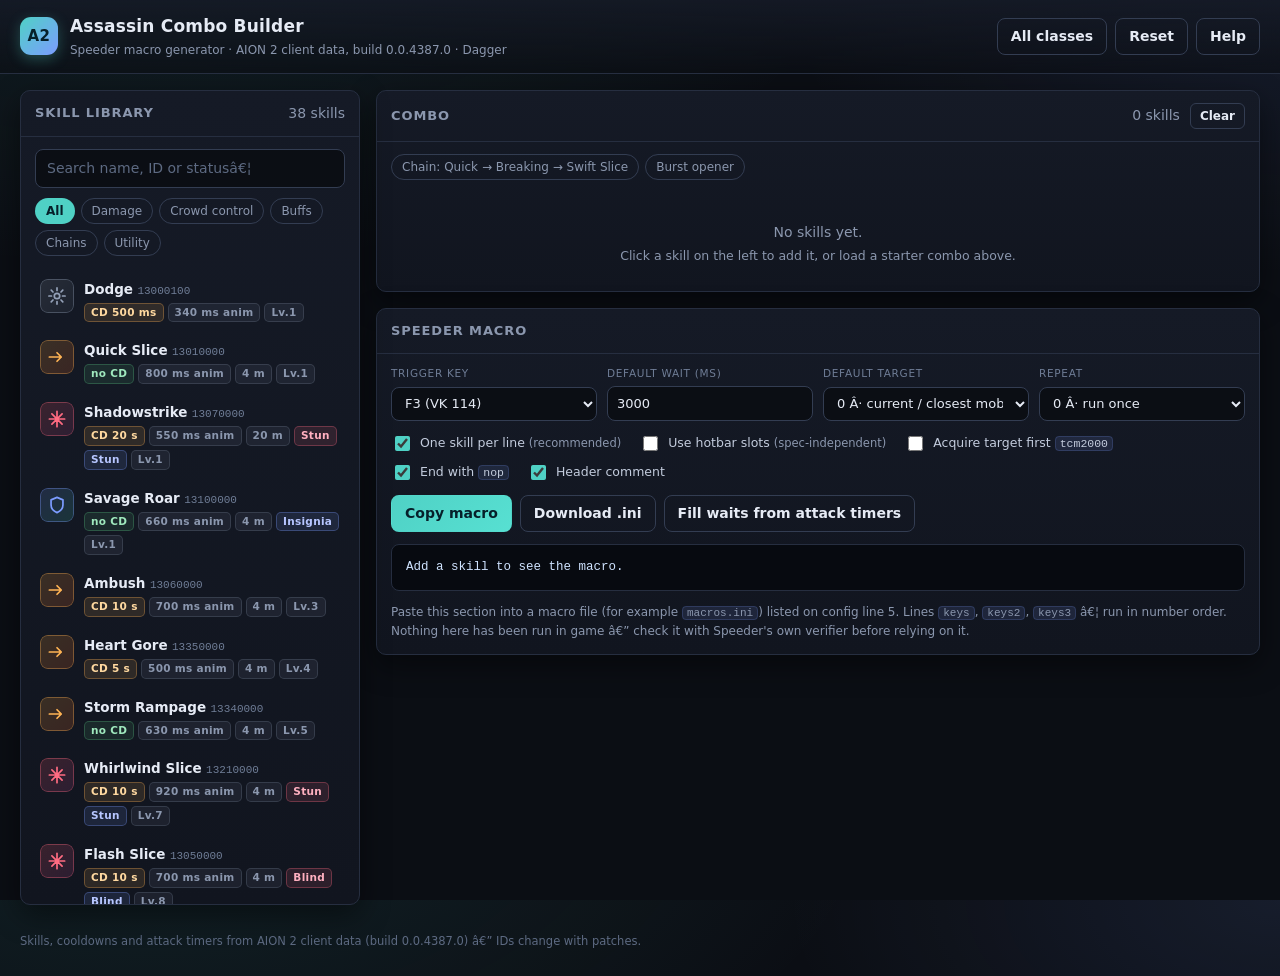
==== classes/assassin.html @ b5b7181d "Add files via upload" ====
﻿<!DOCTYPE html>
<html lang="en">
<head>
<meta charset="utf-8">
<meta name="viewport" content="width=device-width, initial-scale=1">
<title>Combo Builder â€” AION 2</title>
<link rel="stylesheet" href="../css/styles.css">
</head>
<body>

<header class="topbar">
  <div class="brand">
    <a class="brand-mark" href="../index.html" title="All classes">A2</a>
    <div class="brand-text">
      <h1><span id="class-name">&hellip;</span> Combo Builder</h1>
      <p class="sub">Speeder macro generator &middot; AION 2 client data, build 0.0.4387.0 &middot; <span id="class-weapon"></span></p>
    </div>
  </div>
  <div class="topbar-actions">
    <a class="btn ghost" href="../index.html">All classes</a>
    <button id="btn-reset" class="btn ghost" type="button">Reset</button>
    <button id="btn-help" class="btn ghost" type="button">Help</button>
  </div>
</header>

<main class="layout">

  <!-- â”€â”€â”€â”€â”€â”€â”€â”€â”€â”€â”€â”€â”€â”€â”€â”€â”€â”€â”€â”€â”€â”€â”€â”€â”€ LEFT: skill library â”€â”€â”€â”€â”€â”€â”€â”€â”€â”€â”€â”€â”€â”€â”€â”€â”€â”€â”€â”€â”€â”€â”€â”€â”€ -->
  <section class="panel library" aria-label="Skill library">
    <div class="panel-head">
      <h2>Skill library</h2>
      <span id="lib-count" class="muted">â€”</span>
    </div>

    <div class="lib-controls">
      <input id="search" type="search" placeholder="Search name, ID or statusâ€¦" autocomplete="off" spellcheck="false">
      <div class="chips" id="chips">
        <button class="chip is-active" data-filter="all" type="button">All</button>
        <button class="chip" data-filter="damage" type="button">Damage</button>
        <button class="chip" data-filter="cc" type="button">Crowd control</button>
        <button class="chip" data-filter="buff" type="button">Buffs</button>
        <button class="chip" data-filter="chain" type="button">Chains</button>
        <button class="chip" data-filter="utility" type="button">Utility</button>
      </div>
    </div>

    <ul id="skill-list" class="skill-list" aria-label="Skills"></ul>
  </section>

  <!-- â”€â”€â”€â”€â”€â”€â”€â”€â”€â”€â”€â”€â”€â”€â”€â”€â”€â”€â”€â”€â”€â”€â”€â”€â”€ RIGHT: combo + output â”€â”€â”€â”€â”€â”€â”€â”€â”€â”€â”€â”€â”€â”€â”€â”€â”€â”€â”€â”€â”€â”€â”€ -->
  <div class="right-col">

    <section class="panel combo" aria-label="Combo">
      <div class="panel-head">
        <h2>Combo</h2>
        <div class="head-tools">
          <span id="combo-count" class="muted">0 skills</span>
          <button id="btn-clear" class="btn tiny ghost" type="button">Clear</button>
        </div>
      </div>

      <div class="starters" id="starters" aria-label="Starter combos"></div>

      <ol id="combo-list" class="combo-list"></ol>

      <div class="empty" id="combo-empty">
        <p>No skills yet.</p>
        <p class="muted">Click a skill on the left to add it, or load a starter combo above.</p>
      </div>

      <div class="stats" id="stats"></div>
    </section>

    <section class="panel output" aria-label="Macro output">
      <div class="panel-head">
        <h2>Speeder macro</h2>
        <div class="head-tools">
          <span id="out-note" class="muted"></span>
        </div>
      </div>

      <div class="options">
        <label class="opt">
          <span>Trigger key</span>
          <select id="opt-key"></select>
        </label>

        <label class="opt">
          <span>Default wait (ms)</span>
          <input id="opt-wait" type="number" min="0" max="10000" step="50" value="3000">
        </label>

        <label class="opt">
          <span>Default target</span>
          <select id="opt-target">
            <option value="0">0 Â· current / closest mob</option>
            <option value="1">1 Â· self</option>
            <option value="2">2 Â· current only</option>
            <option value="3">3 Â· closest enemy player</option>
          </select>
        </label>

        <label class="opt">
          <span>Repeat</span>
          <select id="opt-repeat">
            <option value="0">0 Â· run once</option>
            <option value="1">1 Â· while key held</option>
            <option value="2">2 Â· toggle on/off</option>
          </select>
        </label>
      </div>

      <div class="toggles">
        <label class="check"><input type="checkbox" id="opt-perline" checked> <span>One skill per line <em>(recommended)</em></span></label>
        <label class="check"><input type="checkbox" id="opt-slots"> <span>Use hotbar slots <em>(spec-independent)</em></span></label>
        <label class="check"><input type="checkbox" id="opt-autotarget"> <span>Acquire target first <code>tcm2000</code></span></label>
        <label class="check"><input type="checkbox" id="opt-nop" checked> <span>End with <code>nop</code></span></label>
        <label class="check"><input type="checkbox" id="opt-comment" checked> <span>Header comment</span></label>
      </div>

      <div class="out-actions">
        <button id="btn-copy" class="btn primary" type="button">Copy macro</button>
        <button id="btn-download" class="btn ghost" type="button">Download .ini</button>
        <button id="btn-fillwaits" class="btn ghost" type="button">Fill waits from attack timers</button>
      </div>

      <pre id="out" class="code" aria-live="polite"></pre>

      <p class="hint">
        Paste this section into a macro file (for example <code>macros.ini</code>) listed on config line&nbsp;5.
        Lines <code>keys</code>, <code>keys2</code>, <code>keys3</code> â€¦ run in number order.
        Nothing here has been run in game â€” check it with Speeder's own verifier before relying on it.
      </p>
    </section>

  </div>
</main>

<footer class="footer">
  <span>Skills, cooldowns and attack timers from AION 2 client data (build 0.0.4387.0) â€” IDs change with patches.</span>
</footer>

<div id="toast" class="toast" role="status" aria-live="polite"></div>

<div id="help" class="modal" hidden>
  <div class="modal-box" role="dialog" aria-modal="true" aria-labelledby="help-title">
    <div class="modal-head">
      <h3 id="help-title">How to use this</h3>
      <button id="help-close" class="btn tiny ghost" type="button">Close</button>
    </div>
    <ol class="help-list">
      <li><b>Add skills</b> â€” click any card in the library, or load a starter combo.</li>
      <li><b>Order them</b> â€” drag a row by its handle, or use the â†‘ / â†“ buttons.</li>
      <li><b>Tune each step</b> â€” <code>slot</code> (hotbar number), <code>wait</code> (ms cap for the ability to fire) and <code>target</code>. Leave a field empty to use the defaults above.</li>
      <li><b>Exact IDs</b> â€” the ID on a card is the base skill. A real character uses a <i>specialization</i> child ID, so either tick <b>Use hotbar slots</b> (recommended), or paste your exact ID from <code>-hotbar</code> into the step's <code>id</code> box.</li>
      <li><b>Icons</b> â€” most skills ship with their game icon in <code>icons/</code>; the rest show a generated badge.</li>
    </ol>
    <p class="hint">
      Timings are estimates taken from the client's attack timers; cooldown warnings assume every step finishes back to back.
      A macro that passes Speeder's verifier is not proof it works in game.
    </p>
  </div>
</div>

<script>window.A2_CLASS_KEY = "assassin"; window.A2_ROOT = "../";</script>
<script src="../js/data/classes.js"></script>
<script src="../js/data/skills.js"></script>
<script src="../js/engine.js"></script>
</body>
</html>
---- css/styles.css ----
/* ── AION 2 Ranger Combo Builder ─────────────────────────────────────────── */

:root {
  --bg:        #0b0e14;
  --bg-2:      #11151f;
  --panel:     #151a26;
  --panel-2:   #1b2130;
  --line:      #262e40;
  --line-2:    #333d52;
  --text:      #e6ebf5;
  --muted:     #8b97ae;
  --accent:    #4fd1c5;
  --accent-2:  #7c9cff;
  --warn:      #ffb454;
  --danger:    #ff6b81;
  --ok:        #62d68b;
  --radius:    10px;
  --shadow:    0 10px 30px rgba(0, 0, 0, .45);
  --mono: ui-monospace, "Cascadia Mono", "Consolas", "SF Mono", Menlo, monospace;
}

* { box-sizing: border-box; }

html, body { height: 100%; }

body {
  margin: 0;
  background:
    radial-gradient(1200px 600px at 12% -10%, rgba(79, 209, 197, .10), transparent 60%),
    radial-gradient(900px 500px at 100% 0%, rgba(124, 156, 255, .10), transparent 55%),
    var(--bg);
  color: var(--text);
  font: 14px/1.5 "Segoe UI", system-ui, -apple-system, Roboto, Helvetica, Arial, sans-serif;
  -webkit-font-smoothing: antialiased;
}

h1, h2, h3 { margin: 0; font-weight: 650; letter-spacing: .2px; }

code {
  font-family: var(--mono);
  font-size: .92em;
  background: rgba(124, 156, 255, .12);
  border: 1px solid rgba(124, 156, 255, .18);
  border-radius: 4px;
  padding: 0 4px;
}

.muted { color: var(--muted); }

/* ── Top bar ─────────────────────────────────────────────────────────────── */

.topbar {
  display: flex;
  align-items: center;
  justify-content: space-between;
  gap: 16px;
  padding: 14px 20px;
  border-bottom: 1px solid var(--line);
  background: linear-gradient(180deg, rgba(21, 26, 38, .9), rgba(11, 14, 20, .6));
  backdrop-filter: blur(8px);
  position: sticky;
  top: 0;
  z-index: 20;
}

.brand { display: flex; align-items: center; gap: 12px; }

a.brand-mark { text-decoration: none; }
a.btn { text-decoration: none; display: inline-block; }

.brand-mark {
  display: grid;
  place-items: center;
  width: 38px; height: 38px;
  border-radius: 11px;
  font-weight: 800;
  font-size: 15px;
  letter-spacing: .5px;
  color: #06202a;
  background: linear-gradient(135deg, var(--accent), var(--accent-2));
  box-shadow: 0 4px 14px rgba(79, 209, 197, .3);
}

.brand-text h1 { font-size: 17px; }
.brand-text .sub { margin: 1px 0 0; font-size: 12px; color: var(--muted); }

.topbar-actions { display: flex; gap: 8px; }

/* ── Buttons ─────────────────────────────────────────────────────────────── */

.btn {
  font: inherit;
  font-weight: 600;
  color: var(--text);
  background: var(--panel-2);
  border: 1px solid var(--line-2);
  border-radius: 8px;
  padding: 7px 13px;
  cursor: pointer;
  transition: background .14s, border-color .14s, transform .06s, color .14s;
}
.btn:hover  { background: #232b3d; border-color: #43506b; }
.btn:active { transform: translateY(1px); }
.btn:focus-visible { outline: 2px solid var(--accent); outline-offset: 2px; }

.btn.ghost  { background: transparent; }
.btn.ghost:hover { background: var(--panel-2); }
.btn.primary {
  color: #06202a;
  background: linear-gradient(135deg, var(--accent), #57e0d2);
  border-color: transparent;
}
.btn.primary:hover { filter: brightness(1.07); }
.btn.tiny { padding: 3px 9px; font-size: 12px; border-radius: 6px; }

/* ── Layout ──────────────────────────────────────────────────────────────── */

.layout {
  display: grid;
  grid-template-columns: minmax(290px, 340px) minmax(0, 1fr);
  gap: 16px;
  padding: 16px 20px 24px;
  align-items: start;
}

.right-col { display: grid; gap: 16px; min-width: 0; }

.panel {
  background: linear-gradient(180deg, var(--panel), var(--bg-2));
  border: 1px solid var(--line);
  border-radius: var(--radius);
  box-shadow: var(--shadow);
  min-width: 0;
}

.panel-head {
  display: flex;
  align-items: center;
  justify-content: space-between;
  gap: 10px;
  padding: 12px 14px;
  border-bottom: 1px solid var(--line);
}
.panel-head h2 { font-size: 13px; text-transform: uppercase; letter-spacing: .9px; color: var(--muted); }
.head-tools { display: flex; align-items: center; gap: 10px; }

/* ── Library ─────────────────────────────────────────────────────────────── */

.library { position: sticky; top: 76px; }

.lib-controls { padding: 12px 14px 8px; display: grid; gap: 10px; }

#search {
  width: 100%;
  font: inherit;
  color: var(--text);
  background: var(--bg);
  border: 1px solid var(--line-2);
  border-radius: 8px;
  padding: 8px 11px;
}
#search::placeholder { color: #5d6a82; }
#search:focus { outline: none; border-color: var(--accent); box-shadow: 0 0 0 3px rgba(79, 209, 197, .13); }

.chips { display: flex; flex-wrap: wrap; gap: 6px; }

.chip {
  font: inherit;
  font-size: 12px;
  color: var(--muted);
  background: transparent;
  border: 1px solid var(--line-2);
  border-radius: 999px;
  padding: 3px 10px;
  cursor: pointer;
  transition: all .14s;
}
.chip:hover { color: var(--text); border-color: #4a5670; }
.chip.is-active {
  color: #06202a;
  background: var(--accent);
  border-color: transparent;
  font-weight: 600;
}

.skill-list {
  list-style: none;
  margin: 0;
  padding: 6px 8px 12px;
  max-height: calc(100vh - 260px);
  overflow-y: auto;
}

.skill {
  display: flex;
  align-items: flex-start;
  gap: 10px;
  padding: 8px 10px;
  border: 1px solid transparent;
  border-radius: 8px;
  cursor: pointer;
  transition: background .12s, border-color .12s;
}
.skill:hover { background: var(--panel-2); border-color: var(--line-2); }
.skill:active { transform: translateY(1px); }

.skill-body { min-width: 0; flex: 1; }

.skill-icon,
.step-icon {
  flex: 0 0 auto;
  border-radius: 8px;
  object-fit: cover;
  background: rgba(11, 14, 20, .5);
}
.step-icon { border-radius: 7px; }

.skill-name { font-weight: 600; font-size: 13.5px; }
.skill-id { font-family: var(--mono); font-size: 11px; color: #6f7d96; }

.skill-meta {
  display: flex;
  flex-wrap: wrap;
  gap: 4px;
  align-items: center;
  margin-top: 3px;
  font-size: 11px;
  color: var(--muted);
}

.tag {
  border-radius: 5px;
  padding: 1px 6px;
  font-size: 10.5px;
  font-weight: 600;
  letter-spacing: .3px;
  border: 1px solid transparent;
}
.tag.cd    { color: #ffd9a0; background: rgba(255, 180, 84, .12); border-color: rgba(255, 180, 84, .3); }
.tag.nocd  { color: #9fe8bd; background: rgba(98, 214, 139, .10); border-color: rgba(98, 214, 139, .25); }
.tag.cc    { color: #ffb0c0; background: rgba(255, 107, 129, .12); border-color: rgba(255, 107, 129, .3); }
.tag.buff  { color: #b7c6ff; background: rgba(124, 156, 255, .12); border-color: rgba(124, 156, 255, .3); }
.tag.chain { color: #9ff0e6; background: rgba(79, 209, 197, .12); border-color: rgba(79, 209, 197, .3); }
.tag.plain { color: var(--muted); background: rgba(139, 151, 174, .10); border-color: rgba(139, 151, 174, .22); }

/* ── Starters ────────────────────────────────────────────────────────────── */

.starters {
  display: flex;
  flex-wrap: wrap;
  gap: 6px;
  padding: 12px 14px 0;
}

/* ── Combo list ──────────────────────────────────────────────────────────── */

.combo-list {
  list-style: none;
  margin: 0;
  padding: 12px 14px 4px;
  display: grid;
  gap: 8px;
}

.step {
  display: grid;
  grid-template-columns: 20px 24px 30px minmax(0, 1fr) auto;
  gap: 8px;
  align-items: center;
  padding: 8px 10px;
  background: var(--panel-2);
  border: 1px solid var(--line-2);
  border-radius: 9px;
}
.step.dragging { opacity: .45; border-style: dashed; }
.step.drop-target { border-color: var(--accent); box-shadow: 0 0 0 2px rgba(79, 209, 197, .22); }

.handle {
  cursor: grab;
  color: #55617a;
  font-size: 15px;
  line-height: 1;
  text-align: center;
  user-select: none;
}
.handle:active { cursor: grabbing; }

.idx {
  display: grid;
  place-items: center;
  width: 22px; height: 22px;
  border-radius: 6px;
  font-size: 11px;
  font-weight: 700;
  color: #06202a;
  background: linear-gradient(135deg, var(--accent), var(--accent-2));
}

.step-main { min-width: 0; }
.step-name { font-weight: 600; font-size: 13.5px; display: flex; align-items: baseline; gap: 7px; flex-wrap: wrap; }
.step-name .skill-id { font-size: 11px; }
.step-sub { display: flex; flex-wrap: wrap; gap: 4px; margin-top: 3px; }

.step-ctl {
  display: flex;
  align-items: flex-end;
  gap: 6px;
  flex-wrap: wrap;
  justify-content: flex-end;
}

.field { display: grid; gap: 2px; }
.field > span {
  font-size: 9.5px;
  text-transform: uppercase;
  letter-spacing: .7px;
  color: #6f7d96;
}
.field input, .field select {
  font: inherit;
  font-size: 12px;
  color: var(--text);
  background: var(--bg);
  border: 1px solid var(--line-2);
  border-radius: 6px;
  padding: 4px 6px;
  width: 62px;
}
.field select { width: auto; max-width: 200px; }
.field input:focus, .field select:focus { outline: none; border-color: var(--accent); }
.field input::placeholder { color: #4d5972; }

.icon-btn {
  font: inherit;
  font-size: 12px;
  line-height: 1;
  color: var(--muted);
  background: transparent;
  border: 1px solid var(--line-2);
  border-radius: 6px;
  width: 26px; height: 26px;
  display: grid;
  place-items: center;
  cursor: pointer;
  transition: all .12s;
}
.icon-btn:hover { color: var(--text); background: #232b3d; }
.icon-btn.del:hover { color: var(--danger); border-color: rgba(255, 107, 129, .5); }
.icon-btn.is-on { color: #06202a; background: var(--accent); border-color: transparent; }
.icon-btn.is-on:hover { background: #57e0d2; color: #06202a; }
.icon-btn:disabled { opacity: .3; cursor: default; }
.icon-btn:disabled:hover { background: transparent; color: var(--muted); }

/* ── Empty + stats ───────────────────────────────────────────────────────── */

.empty { padding: 26px 16px; text-align: center; color: var(--muted); }
.empty p { margin: 0; }
.empty .muted { font-size: 12.5px; margin-top: 4px; }

.stats {
  margin: 10px 14px 14px;
  padding: 10px 12px;
  border: 1px solid var(--line);
  border-radius: 8px;
  background: rgba(11, 14, 20, .5);
  display: grid;
  gap: 8px;
  font-size: 12.5px;
}
.stats:empty { display: none; }

.stat-row { display: flex; flex-wrap: wrap; gap: 6px 18px; }
.stat { display: flex; gap: 6px; align-items: baseline; }
.stat b { font-family: var(--mono); font-weight: 600; color: var(--text); }
.stat span { color: var(--muted); }

.warn-list { display: grid; gap: 4px; margin: 0; padding: 0; list-style: none; }
.warn-list li {
  color: var(--warn);
  display: flex;
  gap: 6px;
  align-items: baseline;
}
.warn-list li::before { content: "⚠"; }
.warn-list li.ok { color: var(--ok); }
.warn-list li.ok::before { content: "✓"; }

/* ── Output ──────────────────────────────────────────────────────────────── */

.options {
  display: grid;
  grid-template-columns: repeat(auto-fit, minmax(180px, 1fr));
  gap: 10px;
  padding: 12px 14px 0;
}
.opt { display: grid; gap: 4px; }
.opt > span { font-size: 10.5px; text-transform: uppercase; letter-spacing: .7px; color: #6f7d96; }
.opt select, .opt input {
  font: inherit;
  font-size: 13px;
  color: var(--text);
  background: var(--bg);
  border: 1px solid var(--line-2);
  border-radius: 8px;
  padding: 7px 9px;
  width: 100%;
}
.opt select:focus, .opt input:focus { outline: none; border-color: var(--accent); }

.toggles {
  display: flex;
  flex-wrap: wrap;
  gap: 8px 18px;
  padding: 12px 14px 0;
}
.check { display: flex; align-items: center; gap: 7px; font-size: 12.5px; color: #c3ccdd; cursor: pointer; }
.check input { accent-color: var(--accent); width: 15px; height: 15px; }
.check em { color: var(--muted); font-style: normal; font-size: 11.5px; }

.out-actions { display: flex; flex-wrap: wrap; gap: 8px; padding: 12px 14px 0; }

.code {
  margin: 12px 14px;
  padding: 12px 14px;
  background: #070a10;
  border: 1px solid var(--line);
  border-radius: 8px;
  font-family: var(--mono);
  font-size: 12.5px;
  line-height: 1.7;
  color: #cfe3ff;
  white-space: pre;
  overflow-x: auto;
  min-height: 44px;
}
.code .k { color: var(--accent); }
.code .c { color: #5d6a82; font-style: italic; }
.code .a { color: #ffd9a0; }

.hint { margin: 0 14px 14px; font-size: 12px; color: var(--muted); }

/* ── Hub: class picker ───────────────────────────────────────────────────── */

.hub {
  max-width: 1040px;
  margin: 0 auto;
  padding: 34px 20px 10px;
}

.hub-title { font-size: 24px; letter-spacing: .2px; }
.hub-sub {
  margin: 8px 0 26px;
  max-width: 62ch;
  color: var(--muted);
  font-size: 14px;
}

.class-grid {
  list-style: none;
  margin: 0;
  padding: 0;
  display: grid;
  grid-template-columns: repeat(auto-fill, minmax(230px, 1fr));
  gap: 14px;
}

.class-card a {
  display: grid;
  grid-template-columns: 56px minmax(0, 1fr);
  grid-template-rows: auto auto auto;
  gap: 2px 14px;
  align-items: center;
  padding: 14px;
  text-decoration: none;
  color: var(--text);
  background: linear-gradient(180deg, var(--panel), var(--bg-2));
  border: 1px solid var(--line);
  border-radius: var(--radius);
  box-shadow: var(--shadow);
  transition: border-color .14s, transform .08s, background .14s;
}
.class-card a:hover { border-color: var(--accent); transform: translateY(-2px); }
.class-card a:focus-visible { outline: 2px solid var(--accent); outline-offset: 2px; }

.class-icon {
  grid-row: 1 / span 3;
  border-radius: 10px;
  object-fit: cover;
  background: rgba(11, 14, 20, .55);
}

.class-name { font-weight: 650; font-size: 16px; }
.class-meta { font-size: 11.5px; color: var(--muted); }
.class-go { font-size: 11.5px; color: var(--accent); font-weight: 600; }

/* ── Footer ──────────────────────────────────────────────────────────────── */

.footer {
  padding: 4px 20px 26px;
  font-size: 11.5px;
  color: #5d6a82;
}

/* ── Toast ───────────────────────────────────────────────────────────────── */

.toast {
  position: fixed;
  left: 50%;
  bottom: 26px;
  transform: translate(-50%, 16px);
  background: var(--panel-2);
  border: 1px solid var(--line-2);
  border-radius: 9px;
  padding: 9px 16px;
  font-size: 13px;
  box-shadow: var(--shadow);
  opacity: 0;
  pointer-events: none;
  transition: opacity .18s, transform .18s;
  z-index: 60;
}
.toast.show { opacity: 1; transform: translate(-50%, 0); }
.toast.err { border-color: rgba(255, 107, 129, .6); color: #ffd3da; }

/* ── Help modal ──────────────────────────────────────────────────────────── */

.modal {
  position: fixed;
  inset: 0;
  background: rgba(4, 6, 10, .7);
  display: grid;
  place-items: center;
  padding: 20px;
  z-index: 80;
}
.modal[hidden] { display: none; }

.modal-box {
  width: min(560px, 100%);
  background: var(--panel);
  border: 1px solid var(--line-2);
  border-radius: 12px;
  box-shadow: var(--shadow);
  padding: 18px 20px 20px;
}
.modal-head { display: flex; align-items: center; justify-content: space-between; margin-bottom: 12px; }
.modal-head h3 { font-size: 16px; }

.help-list { margin: 0; padding-left: 20px; display: grid; gap: 8px; font-size: 13.5px; }
.help-list b { color: var(--accent); }
.modal-box .hint { margin: 14px 0 0; }

/* ── Scrollbars ──────────────────────────────────────────────────────────── */

::-webkit-scrollbar { width: 10px; height: 10px; }
::-webkit-scrollbar-track { background: transparent; }
::-webkit-scrollbar-thumb { background: #2a3345; border-radius: 8px; border: 2px solid transparent; background-clip: content-box; }
::-webkit-scrollbar-thumb:hover { background: #3a465e; background-clip: content-box; }

/* ── Responsive ──────────────────────────────────────────────────────────── */

@media (max-width: 980px) {
  .layout { grid-template-columns: minmax(0, 1fr); }
  .library { position: static; }
  .skill-list { max-height: 340px; }
}

@media (max-width: 620px) {
  .topbar { flex-wrap: wrap; }
  .step { grid-template-columns: 20px 24px 30px minmax(0, 1fr); }
  .step-ctl { grid-column: 1 / -1; justify-content: flex-start; }
}
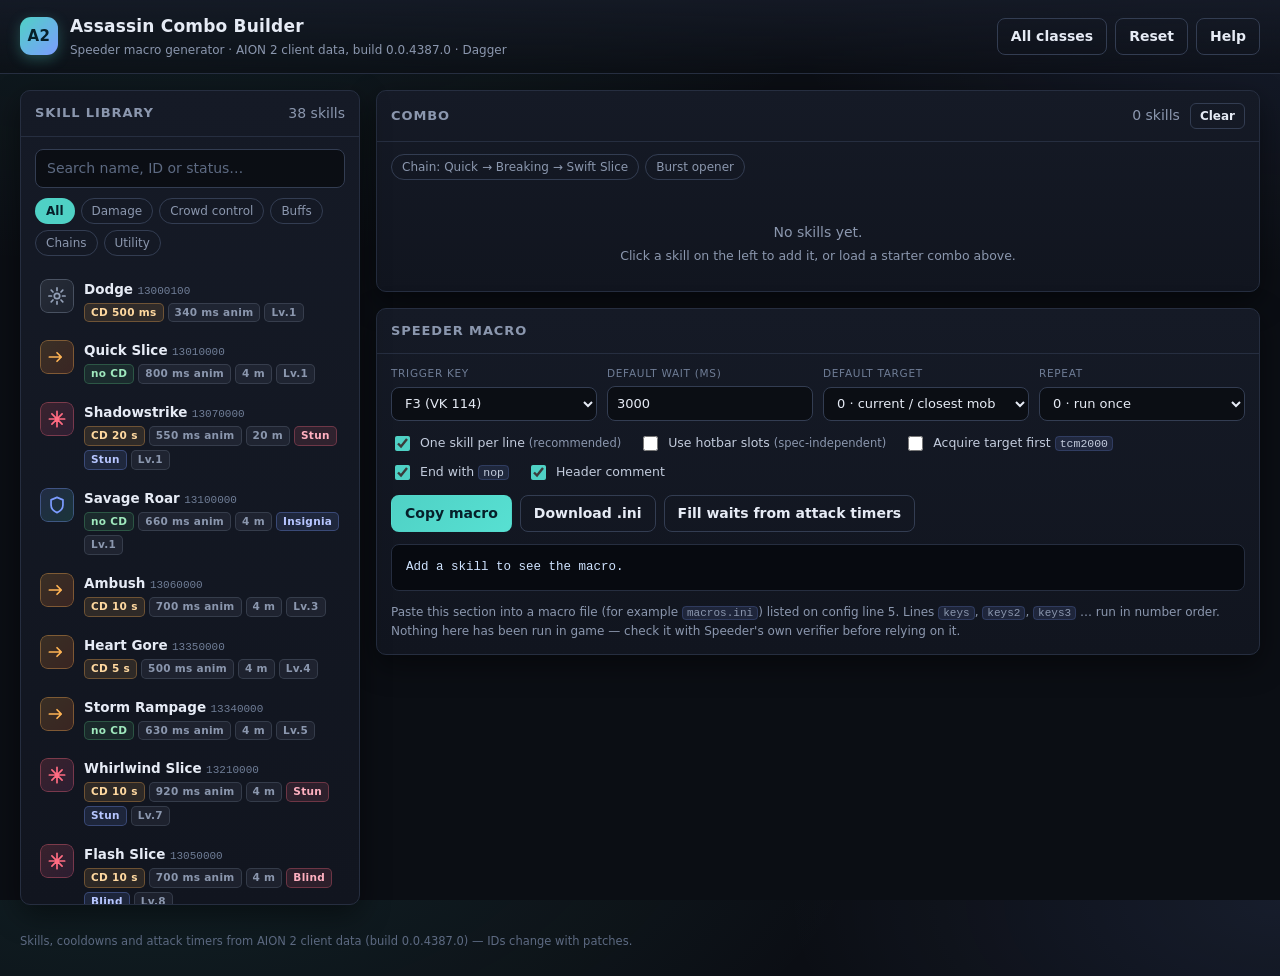
==== commit 9ac478f8: "Add files via upload" ====
--- a/classes/assassin.html
+++ b/classes/assassin.html
@@ -1,9 +1,9 @@
-﻿<!DOCTYPE html>
+<!DOCTYPE html>
 <html lang="en">
 <head>
 <meta charset="utf-8">
 <meta name="viewport" content="width=device-width, initial-scale=1">
-<title>Combo Builder â€” AION 2</title>
+<title>Combo Builder — AION 2</title>
 <link rel="stylesheet" href="../css/styles.css">
 </head>
 <body>
@@ -25,15 +25,15 @@
 
 <main class="layout">
 
-  <!-- â”€â”€â”€â”€â”€â”€â”€â”€â”€â”€â”€â”€â”€â”€â”€â”€â”€â”€â”€â”€â”€â”€â”€â”€â”€ LEFT: skill library â”€â”€â”€â”€â”€â”€â”€â”€â”€â”€â”€â”€â”€â”€â”€â”€â”€â”€â”€â”€â”€â”€â”€â”€â”€ -->
+  <!-- ───────────────────────── LEFT: skill library ───────────────────────── -->
   <section class="panel library" aria-label="Skill library">
     <div class="panel-head">
       <h2>Skill library</h2>
-      <span id="lib-count" class="muted">â€”</span>
+      <span id="lib-count" class="muted">—</span>
     </div>
 
     <div class="lib-controls">
-      <input id="search" type="search" placeholder="Search name, ID or statusâ€¦" autocomplete="off" spellcheck="false">
+      <input id="search" type="search" placeholder="Search name, ID or status…" autocomplete="off" spellcheck="false">
       <div class="chips" id="chips">
         <button class="chip is-active" data-filter="all" type="button">All</button>
         <button class="chip" data-filter="damage" type="button">Damage</button>
@@ -47,7 +47,7 @@
     <ul id="skill-list" class="skill-list" aria-label="Skills"></ul>
   </section>
 
-  <!-- â”€â”€â”€â”€â”€â”€â”€â”€â”€â”€â”€â”€â”€â”€â”€â”€â”€â”€â”€â”€â”€â”€â”€â”€â”€ RIGHT: combo + output â”€â”€â”€â”€â”€â”€â”€â”€â”€â”€â”€â”€â”€â”€â”€â”€â”€â”€â”€â”€â”€â”€â”€ -->
+  <!-- ───────────────────────── RIGHT: combo + output ─────────────────────── -->
   <div class="right-col">
 
     <section class="panel combo" aria-label="Combo">
@@ -93,19 +93,19 @@
         <label class="opt">
           <span>Default target</span>
           <select id="opt-target">
-            <option value="0">0 Â· current / closest mob</option>
-            <option value="1">1 Â· self</option>
-            <option value="2">2 Â· current only</option>
-            <option value="3">3 Â· closest enemy player</option>
+            <option value="0">0 · current / closest mob</option>
+            <option value="1">1 · self</option>
+            <option value="2">2 · current only</option>
+            <option value="3">3 · closest enemy player</option>
           </select>
         </label>
 
         <label class="opt">
           <span>Repeat</span>
           <select id="opt-repeat">
-            <option value="0">0 Â· run once</option>
-            <option value="1">1 Â· while key held</option>
-            <option value="2">2 Â· toggle on/off</option>
+            <option value="0">0 · run once</option>
+            <option value="1">1 · while key held</option>
+            <option value="2">2 · toggle on/off</option>
           </select>
         </label>
       </div>
@@ -128,8 +128,8 @@
 
       <p class="hint">
         Paste this section into a macro file (for example <code>macros.ini</code>) listed on config line&nbsp;5.
-        Lines <code>keys</code>, <code>keys2</code>, <code>keys3</code> â€¦ run in number order.
-        Nothing here has been run in game â€” check it with Speeder's own verifier before relying on it.
+        Lines <code>keys</code>, <code>keys2</code>, <code>keys3</code> … run in number order.
+        Nothing here has been run in game — check it with Speeder's own verifier before relying on it.
       </p>
     </section>
 
@@ -137,7 +137,7 @@
 </main>
 
 <footer class="footer">
-  <span>Skills, cooldowns and attack timers from AION 2 client data (build 0.0.4387.0) â€” IDs change with patches.</span>
+  <span>Skills, cooldowns and attack timers from AION 2 client data (build 0.0.4387.0) — IDs change with patches.</span>
 </footer>
 
 <div id="toast" class="toast" role="status" aria-live="polite"></div>
@@ -149,11 +149,12 @@
       <button id="help-close" class="btn tiny ghost" type="button">Close</button>
     </div>
     <ol class="help-list">
-      <li><b>Add skills</b> â€” click any card in the library, or load a starter combo.</li>
-      <li><b>Order them</b> â€” drag a row by its handle, or use the â†‘ / â†“ buttons.</li>
-      <li><b>Tune each step</b> â€” <code>slot</code> (hotbar number), <code>wait</code> (ms cap for the ability to fire) and <code>target</code>. Leave a field empty to use the defaults above.</li>
-      <li><b>Exact IDs</b> â€” the ID on a card is the base skill. A real character uses a <i>specialization</i> child ID, so either tick <b>Use hotbar slots</b> (recommended), or paste your exact ID from <code>-hotbar</code> into the step's <code>id</code> box.</li>
-      <li><b>Icons</b> â€” most skills ship with their game icon in <code>icons/</code>; the rest show a generated badge.</li>
+      <li><b>Add skills</b> — click any card in the library, or load a starter combo.</li>
+      <li><b>Order them</b> — drag a row by its handle, or use the ↑ / ↓ buttons.</li>
+      <li><b>Tune each step</b> — <code>slot</code> (hotbar number), <code>wait</code> (ms cap for the ability to fire) and <code>target</code>. Leave a field empty to use the defaults above.</li>
+      <li><b>Exact IDs</b> — the ID on a card is the base skill. A real character uses a <i>specialization</i> child ID, so either tick <b>Use hotbar slots</b> (recommended), or paste your exact ID from <code>-hotbar</code> into the step's <code>id</code> box.</li>
+      <li><b>Trigger key</b> — every key from Speeder's virtual key code table, grouped, including mouse buttons (left, right, middle, side buttons, scroll) and the left/right modifier variants. Use 160/161 for Shift, not 16. Letters, digits and symbols work, but the key is swallowed while the macro runs.</li>
+      <li><b>Icons</b> — most skills ship with their game icon in <code>icons/</code>; the rest show a generated badge.</li>
     </ol>
     <p class="hint">
       Timings are estimates taken from the client's attack timers; cooldown warnings assume every step finishes back to back.
